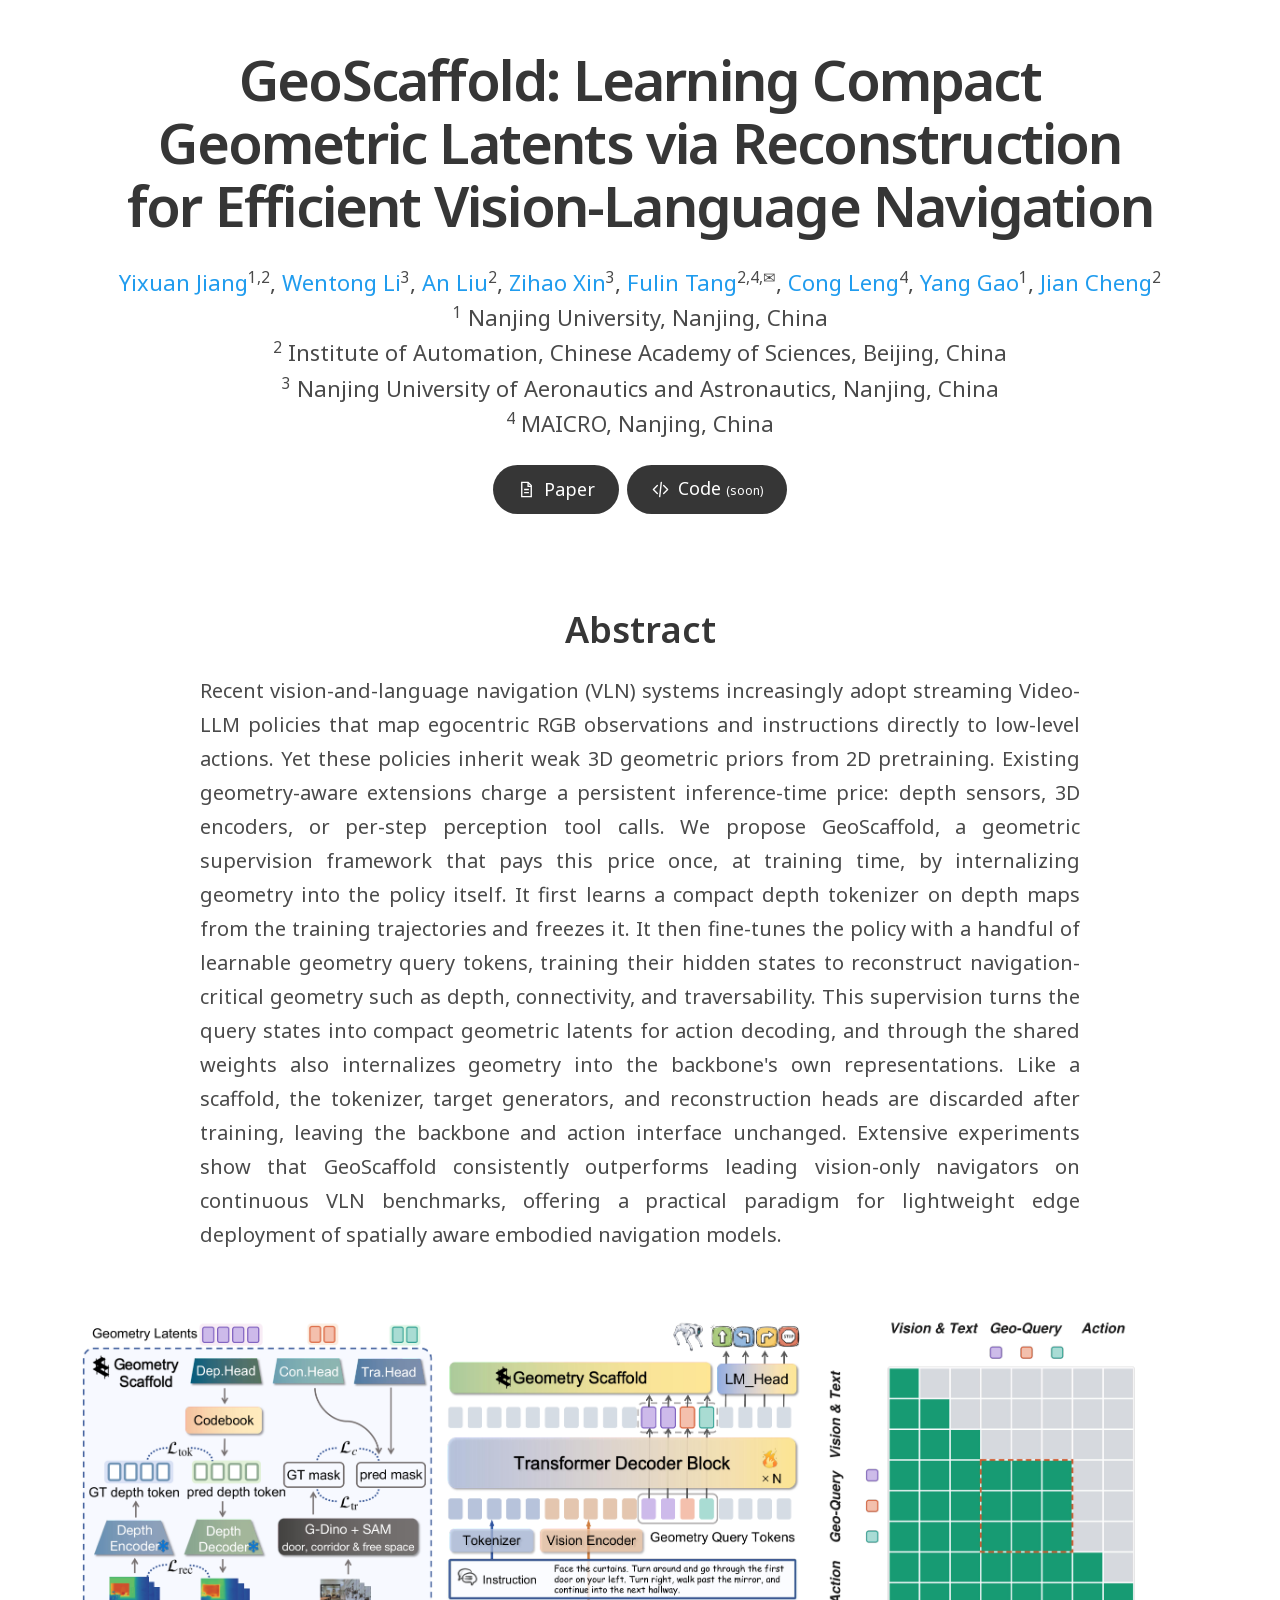
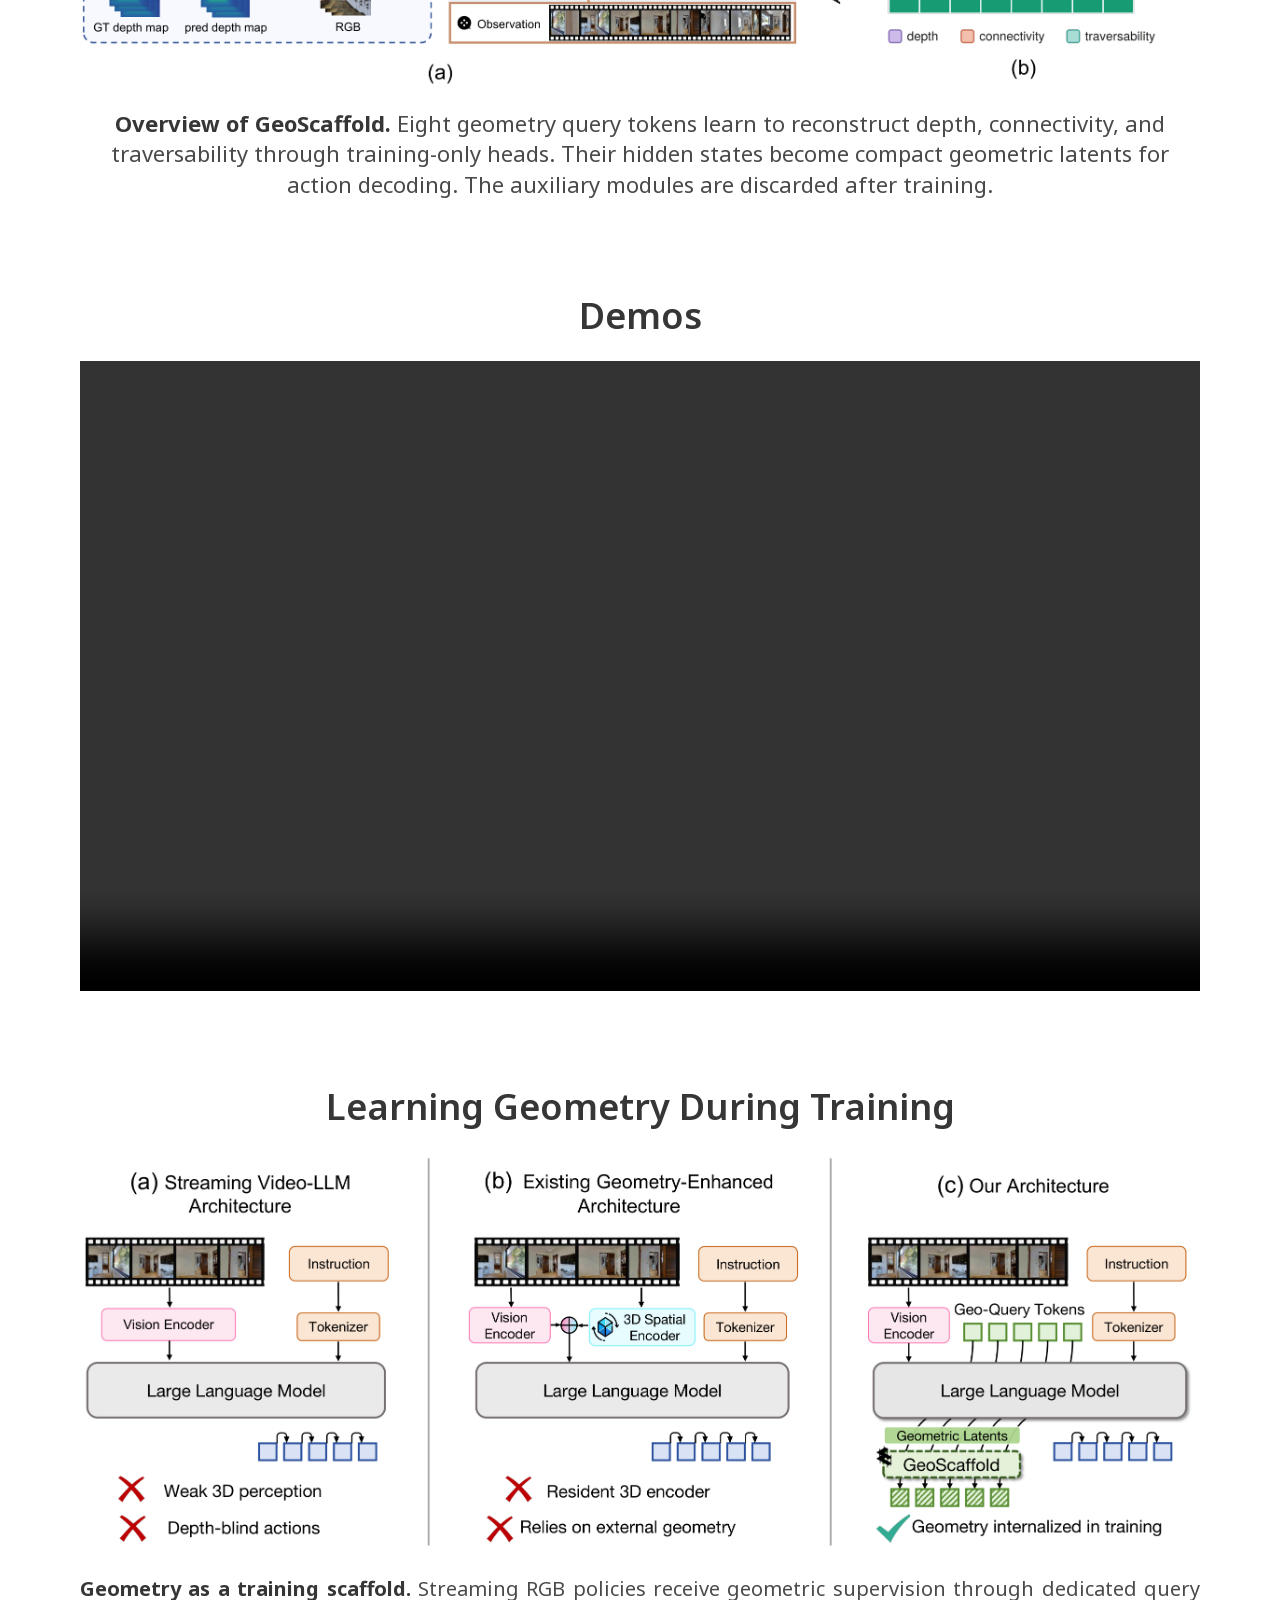
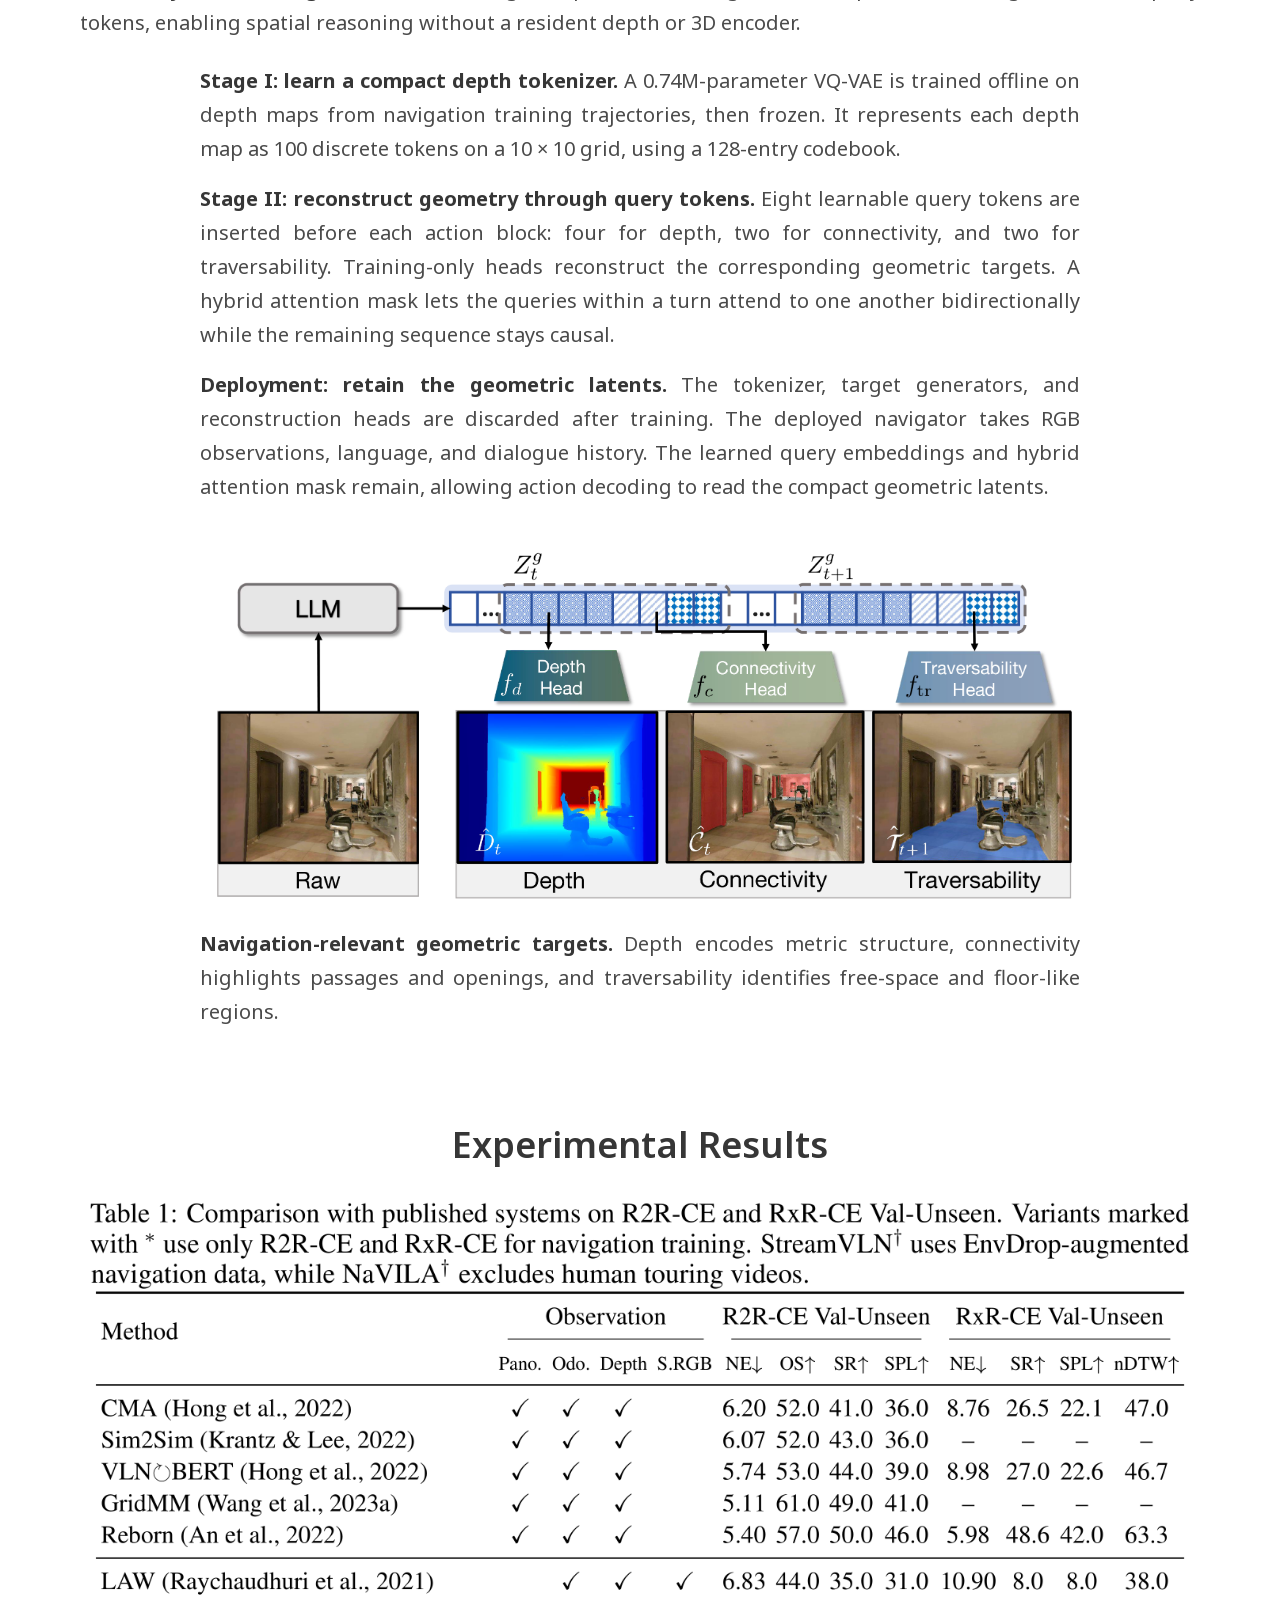
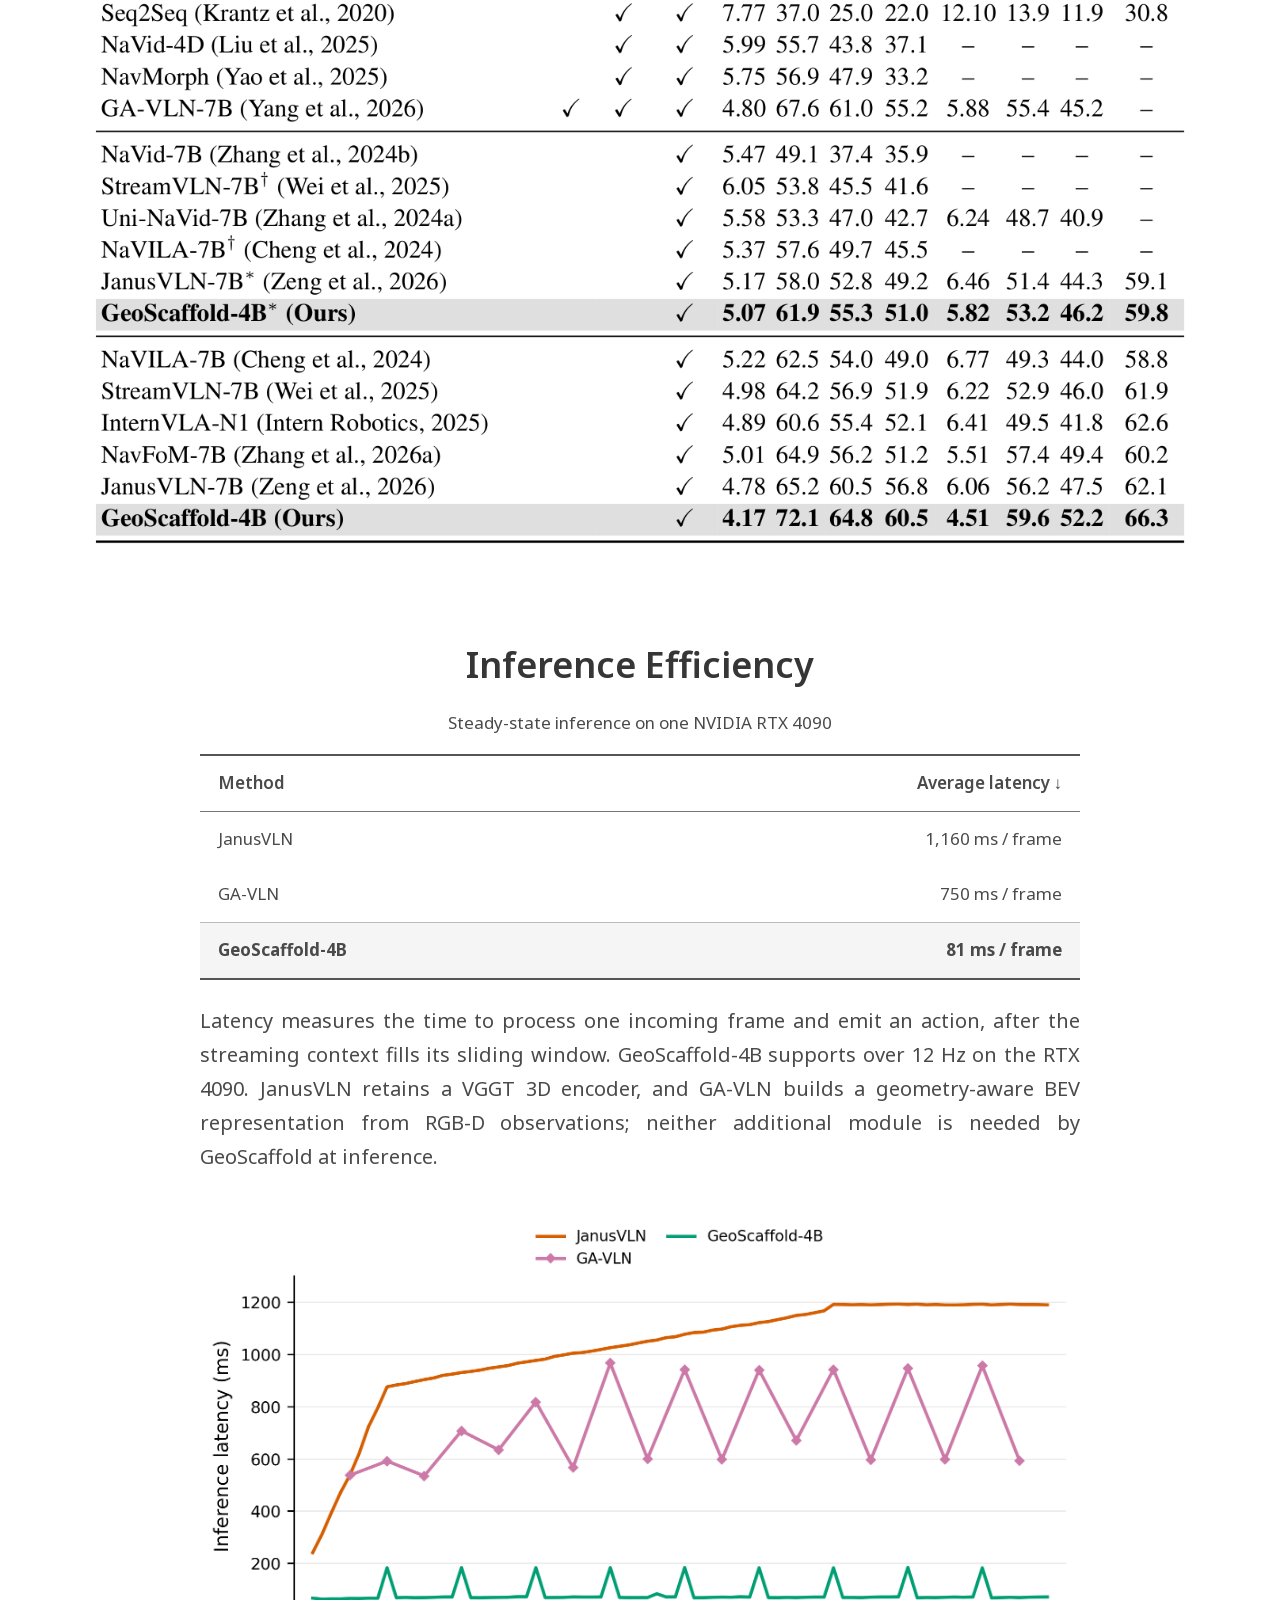
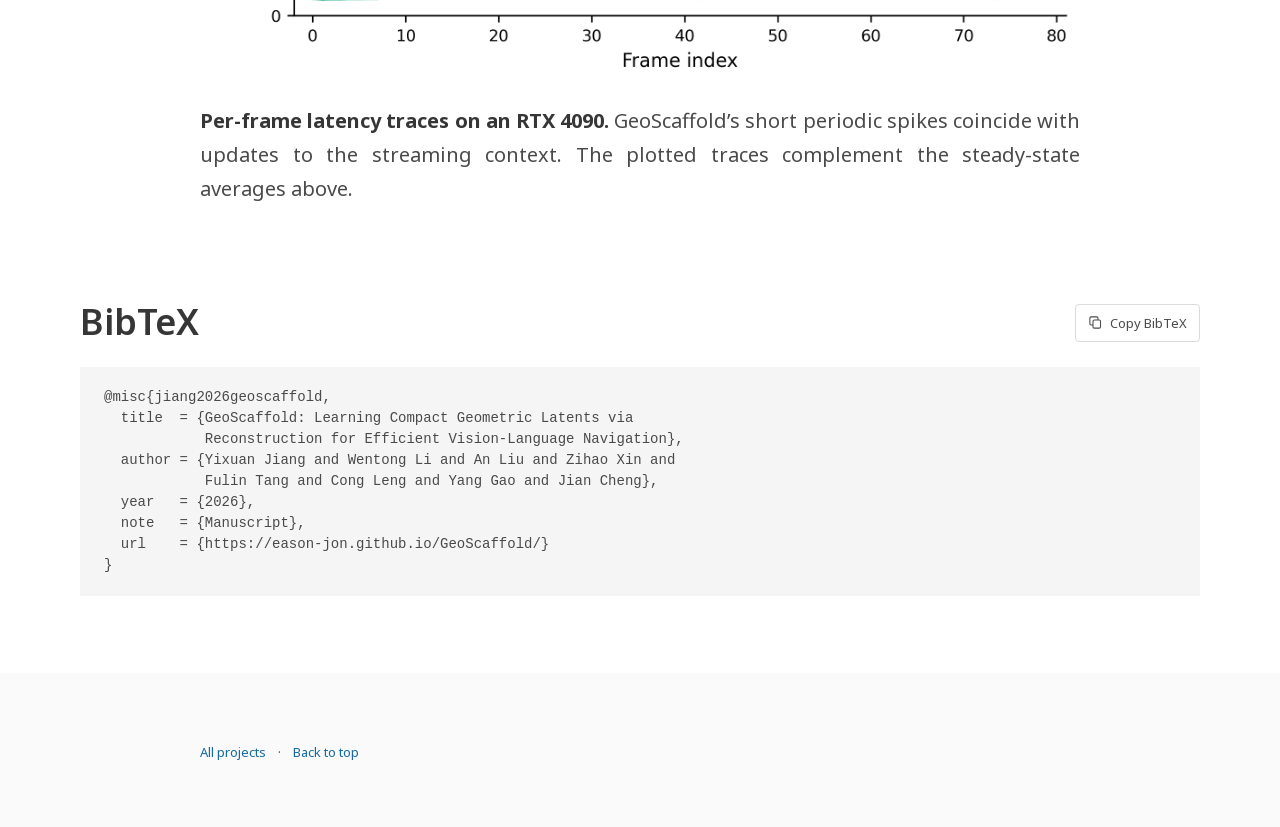
==== GeoScaffold/index.html @ 1ca8494c "Publish GeoScaffold project page" ====
<!doctype html>
<html lang="en">
<head>
  <meta charset="utf-8">
  <meta name="viewport" content="width=device-width, initial-scale=1">
  <title>GeoScaffold: Learning Compact Geometric Latents via Reconstruction for Efficient Vision-Language Navigation</title>
  <meta name="description" content="GeoScaffold learns compact geometric latents through training-time reconstruction of depth, connectivity, and traversability for efficient RGB-only vision-language navigation.">
  <meta property="og:title" content="GeoScaffold: Learning Compact Geometric Latents via Reconstruction for Efficient Vision-Language Navigation">
  <meta property="og:description" content="Training-time geometric supervision for streaming vision-language navigation. RGB and language at deployment, with no resident depth tokenizer, 3D encoder, or reconstruction heads.">
  <meta property="og:type" content="website">
  <meta property="og:url" content="https://eason-jon.github.io/GeoScaffold/">
  <meta property="og:image" content="https://eason-jon.github.io/GeoScaffold/static/images/paper/paradigms.png">
  <meta property="og:image:alt" content="Comparison of streaming Video-LLM, geometry-enhanced, and GeoScaffold navigation architectures.">
  <meta name="twitter:card" content="summary_large_image">
  <meta name="citation_title" content="GeoScaffold: Learning Compact Geometric Latents via Reconstruction for Efficient Vision-Language Navigation">
  <meta name="citation_author" content="Yixuan Jiang">
  <meta name="citation_author" content="Wentong Li">
  <meta name="citation_author" content="An Liu">
  <meta name="citation_author" content="Zihao Xin">
  <meta name="citation_author" content="Fulin Tang">
  <meta name="citation_author" content="Cong Leng">
  <meta name="citation_author" content="Yang Gao">
  <meta name="citation_author" content="Jian Cheng">
  <meta name="citation_pdf_url" content="https://eason-jon.github.io/GeoScaffold/static/papers/GeoScaffold.pdf">
  <link rel="canonical" href="https://eason-jon.github.io/GeoScaffold/">
  <link rel="icon" href="./static/images/favicon.svg" type="image/svg+xml">
  <link rel="preload" href="./static/fonts/noto-sans-latin.woff2" as="font" type="font/woff2" crossorigin>
  <link rel="stylesheet" href="./static/css/index.css">
  <script src="./static/js/index.js" defer></script>
</head>
<body class="paper-page">
  <a class="skip-link" href="#main">Skip to content</a>
  <main id="main">
    <!-- Title and author order: paper/main.tex and paper/author_list/authors.tex. -->
    <section class="publication-header shell" id="top" aria-labelledby="project-title">
      <h1 class="publication-title" id="project-title">GeoScaffold: Learning Compact Geometric Latents via Reconstruction for Efficient Vision-Language Navigation</h1>
      <div class="publication-authors" aria-label="Authors">
        <span class="author-block"><span class="author-name">Yixuan Jiang</span><sup>1,2</sup>,</span>
        <span class="author-block"><span class="author-name">Wentong Li</span><sup>3</sup>,</span>
        <span class="author-block"><span class="author-name">An Liu</span><sup>2</sup>,</span>
        <span class="author-block"><span class="author-name">Zihao Xin</span><sup>3</sup>,</span>
        <span class="author-block"><span class="author-name">Fulin Tang</span><sup>2,4,✉</sup>,</span>
        <span class="author-block"><span class="author-name">Cong Leng</span><sup>4</sup>,</span>
        <span class="author-block"><span class="author-name">Yang Gao</span><sup>1</sup>,</span>
        <span class="author-block"><span class="author-name">Jian Cheng</span><sup>2</sup></span>
      </div>
      <div class="publication-affiliations">
        <span><sup>1</sup> Nanjing University, Nanjing, China</span>
        <span><sup>2</sup> Institute of Automation, Chinese Academy of Sciences, Beijing, China</span>
        <span><sup>3</sup> Nanjing University of Aeronautics and Astronautics, Nanjing, China</span>
        <span><sup>4</sup> MAICRO, Nanjing, China</span>
      </div>
      <div class="publication-links" aria-label="Project resources">
        <a class="resource-button" href="./static/papers/GeoScaffold.pdf" target="_blank" rel="noopener">
          <svg viewBox="0 0 24 24" fill="none" stroke="currentColor" stroke-width="1.7" aria-hidden="true"><path d="M7 3h7l4 4v14H6V3h1Z"/><path d="M14 3v5h4M9 12h6M9 16h6"/></svg>
          <span>Paper</span>
        </a>
        <!-- Add the official code repository URL when available. -->
        <button class="resource-button" type="button" disabled aria-label="Code — coming soon" title="Code repository coming soon">
          <svg viewBox="0 0 24 24" fill="none" stroke="currentColor" stroke-width="1.7" aria-hidden="true"><path stroke-linecap="round" stroke-linejoin="round" d="m8 7-5 5 5 5m8-10 5 5-5 5m-3-14-2 18"/></svg>
          <span>Code <small>(soon)</small></span>
        </button>
      </div>
    </section>

    <!-- Abstract transcribed from the supplied manuscript. -->
    <section class="section abstract-section" id="abstract" aria-labelledby="abstract-title">
      <div class="reading-width">
        <h2 id="abstract-title">Abstract</h2>
        <div class="abstract-content"><p>Recent vision-and-language navigation (VLN) systems increasingly adopt streaming Video-LLM policies that map egocentric RGB observations and instructions directly to low-level actions. Yet these policies inherit weak 3D geometric priors from 2D pretraining. Existing geometry-aware extensions charge a persistent inference-time price: depth sensors, 3D encoders, or per-step perception tool calls. We propose GeoScaffold, a geometric supervision framework that pays this price once, at training time, by internalizing geometry into the policy itself. It first learns a compact depth tokenizer on depth maps from the training trajectories and freezes it. It then fine-tunes the policy with a handful of learnable geometry query tokens, training their hidden states to reconstruct navigation-critical geometry such as depth, connectivity, and traversability. This supervision turns the query states into compact geometric latents for action decoding, and through the shared weights also internalizes geometry into the backbone&#x27;s own representations. Like a scaffold, the tokenizer, target generators, and reconstruction heads are discarded after training, leaving the backbone and action interface unchanged. Extensive experiments show that GeoScaffold consistently outperforms leading vision-only navigators on continuous VLN benchmarks, offering a practical paradigm for lightweight edge deployment of spatially aware embodied navigation models.</p></div>
      </div>
    </section>

    <div class="teaser shell" id="overview">
      <figure class="paper-figure ">
          <a class="figure-link" href="./static/images/paper/framework.png" target="_blank" rel="noopener" title="Open full-resolution figure">
            <img src="./static/images/paper/framework.png" alt="GeoScaffold training framework with depth, connectivity, and traversability reconstruction heads, plus the hybrid attention mask." width="2401" height="830" loading="lazy" decoding="async">
          </a>
          <figcaption><strong>Overview of GeoScaffold.</strong> Eight geometry query tokens learn to reconstruct depth, connectivity, and traversability through training-only heads. Their hidden states become compact geometric latents for action decoding. The auxiliary modules are discarded after training.</figcaption>
        </figure>
    </div>

    <section class="section" id="demos" aria-labelledby="demos-title">
      <div class="shell">
        <h2 id="demos-title">Demos</h2>
        <video class="demo-video" controls playsinline preload="metadata" width="1280" height="720" aria-label="GeoScaffold demo video">
          <source src="./static/videos/demo.mp4" type="video/mp4">
          <p>Your browser does not support embedded video. <a href="./static/videos/demo.mp4">Download the demo video</a>.</p>
        </video>
      </div>
    </section>

    <section class="section" id="method" aria-labelledby="method-title">
      <div class="shell">
        <h2 id="method-title">Learning Geometry During Training</h2>
        <figure class="paper-figure ">
          <a class="figure-link" href="./static/images/paper/paradigms.png" target="_blank" rel="noopener" title="Open full-resolution figure">
            <img src="./static/images/paper/paradigms.png" alt="Three navigation paradigms: direct RGB streaming Video-LLM, a policy with a resident spatial encoder, and GeoScaffold with training-only geometry supervision." width="2401" height="860" loading="lazy" decoding="async">
          </a>
          <figcaption><strong>Geometry as a training scaffold.</strong> Streaming RGB policies receive geometric supervision through dedicated query tokens, enabling spatial reasoning without a resident depth or 3D encoder.</figcaption>
        </figure>
        <div class="method-description figure-description">
          <p><strong>Stage I: learn a compact depth tokenizer.</strong> A 0.74M-parameter VQ-VAE is trained offline on depth maps from navigation training trajectories, then frozen. It represents each depth map as 100 discrete tokens on a 10 × 10 grid, using a 128-entry codebook.</p>
          <p><strong>Stage II: reconstruct geometry through query tokens.</strong> Eight learnable query tokens are inserted before each action block: four for depth, two for connectivity, and two for traversability. Training-only heads reconstruct the corresponding geometric targets. A hybrid attention mask lets the queries within a turn attend to one another bidirectionally while the remaining sequence stays causal.</p>
          <p><strong>Deployment: retain the geometric latents.</strong> The tokenizer, target generators, and reconstruction heads are discarded after training. The deployed navigator takes RGB observations, language, and dialogue history. The learned query embeddings and hybrid attention mask remain, allowing action decoding to read the compact geometric latents.</p>
        </div>
        <figure class="paper-figure secondary-figure geometry-targets">
          <a class="figure-link" href="./static/images/paper/geometric-targets.png" target="_blank" rel="noopener" title="Open full-resolution figure">
            <img src="./static/images/paper/geometric-targets.png" alt="An RGB observation with reconstructed depth, connectivity, and traversability targets decoded from query-token hidden states." width="2401" height="1001" loading="lazy" decoding="async">
          </a>
          <figcaption><strong>Navigation-relevant geometric targets.</strong> Depth encodes metric structure, connectivity highlights passages and openings, and traversability identifies free-space and floor-like regions.</figcaption>
        </figure>
      </div>
    </section>

    <!-- Original Table 1 rendered directly from manuscript page 7. -->
    <section class="section" id="results" aria-labelledby="results-title">
      <div class="shell">
        <h2 id="results-title">Experimental Results</h2>
        <figure class="paper-figure">
          <a class="figure-link" href="./static/images/paper/experimental-results-table.png" target="_blank" rel="noopener" title="Open original table at full resolution">
            <img src="./static/images/paper/experimental-results-table.png" alt="Original Table 1 from the GeoScaffold manuscript, including its caption, all compared methods, observation requirements, and R2R-CE and RxR-CE Val-Unseen metrics." width="2828" height="2422" loading="lazy" decoding="async">
          </a>
        </figure>
      </div>
    </section>

    <section class="section" id="efficiency" aria-labelledby="efficiency-title">
      <div class="reading-width">
        <h2 id="efficiency-title">Inference Efficiency</h2>
        <div class="results-table-wrap" role="region" aria-label="Inference latency comparison" tabindex="0">
          <table class="results-table latency-table">
            <caption>Steady-state inference on one NVIDIA RTX 4090</caption>
            <thead><tr><th scope="col">Method</th><th scope="col">Average latency ↓</th></tr></thead>
            <tbody><tr><th scope="row">JanusVLN</th><td>1,160 ms / frame</td></tr><tr><th scope="row">GA-VLN</th><td>750 ms / frame</td></tr><tr class="ours"><th scope="row">GeoScaffold-4B</th><td>81 ms / frame</td></tr></tbody>
          </table>
        </div>
        <div class="results-notes"><p>Latency measures the time to process one incoming frame and emit an action, after the streaming context fills its sliding window. GeoScaffold-4B supports over 12 Hz on the RTX 4090. JanusVLN retains a VGGT 3D encoder, and GA-VLN builds a geometry-aware BEV representation from RGB-D observations; neither additional module is needed by GeoScaffold at inference.</p></div>
        <figure class="paper-figure secondary-figure">
          <a class="figure-link" href="./static/images/paper/latency_comparison_iclr_no8b.png" target="_blank" rel="noopener" title="Open full-resolution figure">
            <img src="./static/images/paper/latency_comparison_iclr_no8b.png" alt="Per-frame latency over 80 frames on an RTX 4090 for GeoScaffold-4B, JanusVLN, and GA-VLN. GeoScaffold stays below 100 milliseconds except for periodic history-refresh spikes." width="1948" height="1051" loading="lazy" decoding="async">
          </a>
          <figcaption><strong>Per-frame latency traces on an RTX 4090.</strong> GeoScaffold’s short periodic spikes coincide with updates to the streaming context. The plotted traces complement the steady-state averages above.</figcaption>
        </figure>
      </div>
    </section>

    <section class="section citation-section" id="bibtex" aria-labelledby="citation-title">
      <div class="shell">
        <div class="citation-heading"><h2 id="citation-title">BibTeX</h2><button class="copy-button" type="button" data-copy-citation hidden><svg viewBox="0 0 24 24" fill="none" stroke="currentColor" stroke-width="1.7" aria-hidden="true"><rect x="8" y="8" width="12" height="13" rx="2"/><path d="M16 8V5a2 2 0 0 0-2-2H5a2 2 0 0 0-2 2v9a2 2 0 0 0 2 2h3"/></svg><span>Copy BibTeX</span></button></div>
        <pre class="bibtex-code" tabindex="0" aria-label="BibTeX citation"><code id="citation-text">@misc{jiang2026geoscaffold,
  title  = {GeoScaffold: Learning Compact Geometric Latents via
            Reconstruction for Efficient Vision-Language Navigation},
  author = {Yixuan Jiang and Wentong Li and An Liu and Zihao Xin and
            Fulin Tang and Cong Leng and Yang Gao and Jian Cheng},
  year   = {2026},
  note   = {Manuscript},
  url    = {https://eason-jon.github.io/GeoScaffold/}
}</code></pre>
        <p class="copy-feedback" role="status" aria-live="polite" data-copy-feedback></p>
      </div>
    </section>
  </main>
  <footer class="paper-footer">
    <div class="reading-width">
      <p class="footer-links"><a href="../">All projects</a><span aria-hidden="true">·</span><a href="#top">Back to top</a></p>
    </div>
  </footer>
</body>
</html>
---- GeoScaffold/static/css/index.css ----
/* Academic project page styling, visually inspired by AgentVLN. */
@font-face {
  font-family: "Noto Sans";
  font-style: normal;
  font-weight: 400 700;
  font-display: swap;
  src: url("../fonts/noto-sans-latin.woff2") format("woff2");
}
:root {
  --ink: #363636;
  --body: #4a4a4a;
  --muted: #707070;
  --accent: #209cee;
  --accent-deep: #156ba5;
  --paper: #fff;
  --wash: #f5f5f5;
  --line: #dbdbdb;
  --sans: "Noto Sans", Arial, Helvetica, sans-serif;
}
*, *::before, *::after { box-sizing: border-box; }
html { scroll-behavior: smooth; scroll-padding-top: 24px; }
body { margin: 0; background: var(--paper); color: var(--body); font-family: var(--sans); font-size: 16px; line-height: 1.5; -webkit-font-smoothing: antialiased; }
body.paper-page { font-size: 20px; line-height: 1.7; }
button, input { font: inherit; }
button, a { -webkit-tap-highlight-color: transparent; touch-action: manipulation; }
button { cursor: pointer; }
button:disabled { cursor: not-allowed; }
a { color: var(--accent-deep); text-decoration: none; }
a:hover { text-decoration: underline; }
img, svg { max-width: 100%; }
img { display: block; height: auto; }
figure, p, h1, h2, h3 { margin: 0; }
strong { color: var(--ink); font-weight: 700; }
button, a { transition: color .15s ease, background-color .15s ease, border-color .15s ease; }
:focus-visible { outline: 3px solid var(--accent-deep); outline-offset: 4px; }
::selection { background: #dceeff; color: #26394a; }
[hidden] { display: none !important; }
.shell { width: min(1120px, calc(100% - 48px)); margin-inline: auto; }
.reading-width { width: min(880px, calc(100% - 48px)); margin-inline: auto; }
.skip-link { position: fixed; left: 16px; top: -100px; z-index: 30; padding: 10px 20px; background: var(--ink); color: white; }
.skip-link:focus { top: 12px; }
.sr-only { position: absolute; width: 1px; height: 1px; padding: 0; margin: -1px; overflow: hidden; clip-path: inset(50%); white-space: nowrap; border: 0; }

/* Title, authors, and publication links. */
.publication-header { padding-top: 48px; padding-bottom: 48px; text-align: center; }
.publication-title { color: var(--ink); font-size: 56px; font-weight: 600; line-height: 1.125; letter-spacing: -1.8px; margin-bottom: 28px; overflow-wrap: break-word; text-wrap: balance; }
.publication-venue { margin: -4px 0 20px; font-size: 20px; font-weight: 600; }
.publication-authors, .publication-affiliations, .author-notes { font-size: 22px; line-height: 1.6; }
.author-block { display: inline-block; }
.publication-authors a, .author-name { color: var(--accent); }
.publication-authors a:hover { text-decoration: underline; }
sup { font-size: .7em; vertical-align: super; line-height: 0; }
.publication-affiliations span { display: block; }
.author-notes { display: flex; flex-wrap: wrap; justify-content: center; column-gap: 15px; margin-top: 4px; }
.publication-links { display: flex; flex-wrap: wrap; justify-content: center; gap: 8px; margin-top: 24px; }
.resource-button { display: inline-flex; align-items: center; justify-content: center; gap: 8px; min-height: 46px; padding: 9px 23px; background: #363636; color: white; border: 1px solid transparent; border-radius: 999px; font-size: 18px; line-height: 26px; text-decoration: none; }
.resource-button svg { width: 19px; height: 19px; }
.resource-button:disabled { opacity: 1; }
.resource-button:not(:disabled):hover { background: #262626; color: white; text-decoration: none; }

/* White, centered paper sections with a narrower reading column. */
.section { padding-block: 48px; }
h2 { color: var(--ink); font-size: 36px; font-weight: 600; line-height: 1.125; }
.paper-page .section h2 { text-align: center; margin-bottom: 24px; }
h3 { color: var(--ink); font-size: 18px; font-weight: 600; line-height: 1.5; }
.abstract-content, .method-description, .results-notes { text-align: justify; }
.abstract-content p + p, .method-description p + p, .results-notes p + p { margin-top: 16px; }
.teaser { padding-bottom: 48px; }
.teaser img, .method-figure img { width: 100%; }
figcaption { margin-top: 20px; }
.teaser figcaption { text-align: center; font-size: 22px; line-height: 1.4; }
.method-figure figcaption { text-align: justify; }
.method-description { margin-top: 24px; }
.section-subtitle { font-size: 23px; line-height: 1.4; text-align: center; margin-bottom: 24px; }
.demo-video { display: block; width: 100%; height: auto; aspect-ratio: 16 / 9; background: #000; }

/* Paper figures retain their original aspect ratios and link to full resolution. */
.paper-figure img { width: 100%; height: auto; }
.figure-link { display: block; cursor: zoom-in; }
.paper-figure figcaption { font-size: 20px; line-height: 1.7; text-align: justify; }
.teaser .paper-figure figcaption { font-size: 22px; line-height: 1.4; text-align: center; }
.figure-description { max-width: 880px; margin: 24px auto 0; text-align: justify; }
.figure-description p + p { margin-top: 16px; }
.secondary-figure { margin: 36px auto 0; max-width: 900px; }
.geometry-targets { max-width: 880px; }
.attention-figure { max-width: 700px; margin-inline: auto; }
.supplementary { border-top: 1px solid var(--line); margin-top: 32px; padding-top: 18px; }
.supplementary summary { color: var(--accent-deep); cursor: pointer; font-weight: 600; }
.supplementary[open] summary { margin-bottom: 24px; }
.supplementary > p { max-width: 768px; margin: 0 auto 24px; }
.resource-button small { font-size: 12px; }

/* Accessible tables transcribed from the manuscript. */
.results-table-wrap { position: relative; overflow-x: auto; }
.results-table { width: 100%; border-collapse: collapse; border-block: 2px solid #555; text-align: right; white-space: nowrap; font-size: 17px; }
.results-table th, .results-table td { padding: 13px 18px; }
.results-table thead { border-bottom: 1px solid #777; }
.results-table th:first-child { text-align: left; }
.results-table thead th { font-weight: 600; }
.results-table tbody th { font-weight: 400; }
.results-table td { font-variant-numeric: tabular-nums; }
.results-table .ours { border-top: 1px solid #bbb; background: #f5f5f5; }
.results-table .ours th, .results-table .ours td { font-weight: 700; }
.results-table caption:not(.sr-only) { padding-bottom: 16px; text-align: center; }
.results-table .table-group th { background: #fafafa; color: var(--muted); font-size: 12px; font-weight: 400; text-align: left; white-space: normal; border-top: 1px solid var(--line); }
.results-table th[scope="colgroup"] { text-align: center; }
.benchmark-table thead tr:last-child th, .backbone-table thead tr:last-child th { text-align: right; }
.table-note { font-size: 13px; margin-top: 14px; }
.results-notes { margin-top: 24px; }

/* Citation and acknowledgements. */
.citation-heading { display: flex; align-items: center; justify-content: space-between; gap: 16px; margin-bottom: 24px; }
.paper-page .citation-heading h2 { text-align: left; margin-bottom: 0; }
.copy-button { display: inline-flex; align-items: center; gap: 7px; min-height: 38px; padding: 7px 12px; border: 1px solid var(--line); border-radius: 4px; background: white; color: var(--body); font-size: 13px; }
.copy-button svg { width: 15px; height: 15px; }
.copy-button:hover { background: var(--wash); border-color: #aaa; }
.bibtex-code { margin: 0; padding: 20px 24px; background: #f5f5f5; color: #4a4a4a; font: 14px/1.5 ui-monospace, SFMono-Regular, Menlo, Consolas, monospace; overflow-x: auto; tab-size: 2; }
.copy-feedback { min-height: 21px; color: var(--muted); font-size: 13px; margin-top: 8px; }
.paper-footer { padding: 48px 0 64px; background: #fafafa; font-size: 15px; }
.footer-links { display: flex; gap: 12px; align-items: center; margin-top: 20px; font-size: 13px; }

/* The repository landing page keeps its separate visual identity. */
body.site-index { --ink: #202b28; --body: #202b28; --muted: #65726c; --accent: #33735d; --accent-deep: #255642; --paper: #fdfdfb; --wash: #f3f5f1; --line: #dfe5de; font-family: -apple-system, BlinkMacSystemFont, "Segoe UI", Helvetica, Arial, sans-serif; line-height: 1.7; }
.site-index .shell { width: min(1120px, calc(100% - 64px)); }
.accent { color: var(--accent); }
.site-header { position: sticky; top: 0; z-index: 20; background: rgb(253 253 251 / 96%); border-bottom: 1px solid var(--line); backdrop-filter: blur(12px); }
.nav-shell { max-width: 1328px; margin: auto; min-height: 73px; padding: 0 40px; display: flex; align-items: center; justify-content: space-between; gap: 24px; }
.brand { display: inline-flex; align-items: center; gap: 10px; color: var(--ink); font-size: 17px; font-weight: 650; text-decoration: none; letter-spacing: -.5px; white-space: nowrap; }
.brand-mark { font-family: Georgia, "Times New Roman", serif; color: var(--accent); font-weight: 700; font-size: 26px; }
.back-link { display: inline-flex; align-items: center; gap: 10px; font-size: 13px; font-weight: 500; text-decoration: none; color: var(--muted); white-space: nowrap; }
.back-link span { font-size: 18px; }
.back-link:hover { color: var(--accent-deep); }
.eyebrow { color: var(--accent); font-size: 10px; font-weight: 650; line-height: 1.5; letter-spacing: 1.9px; text-transform: uppercase; }
.site-index .project-index { min-height: calc(100svh - 160px); max-width: 960px; padding-top: 95px; padding-bottom: 100px; }
.project-index h1 { font-size: clamp(37px, 5.5vw, 62px); letter-spacing: -2.7px; line-height: 1.2; font-weight: 550; margin-top: 17px; }
.index-intro { color: var(--muted); margin-top: 18px; font-size: 15px; }
.project-card { display: block; text-decoration: none; color: var(--ink); border: 1px solid var(--line); border-radius: 12px; overflow: hidden; margin-top: 48px; max-width: 680px; background: white; }
.project-card:hover { border-color: var(--accent); text-decoration: none; }
.project-card-art { background: var(--wash); border-bottom: 1px solid var(--line); }
.project-card-art img { width: 100%; }
.project-card-body { display: flex; justify-content: space-between; align-items: center; padding: 27px 30px; gap: 20px; }
.project-card h2 { margin-top: 8px; font-size: 29px; letter-spacing: -1.3px; font-weight: 550; }
.project-card p { color: var(--muted); margin-top: 8px; font-size: 13px; }
.project-card-arrow { font-size: 29px; color: var(--accent); }
.site-index .site-footer { padding: 33px 0; text-align: center; border-top: 1px solid var(--line); color: var(--muted); font-size: 11px; }
.site-index .site-footer span { margin-inline: 12px; }

@media (max-width: 768px) {
  body.paper-page { font-size: 18px; }
  .publication-title { font-size: 38px; letter-spacing: -1px; }
  .publication-authors, .publication-affiliations, .author-notes { font-size: 18px; }
  .publication-header { padding-top: 40px; padding-bottom: 32px; }
  .resource-button { min-height: 40px; padding: 7px 19px; font-size: 16px; line-height: 24px; }
  .resource-button svg { width: 17px; height: 17px; }
  .section { padding-block: 36px; }
  h2 { font-size: 32px; }
  .teaser { padding-bottom: 32px; }
  .paper-figure figcaption { font-size: 18px; }
  .teaser .paper-figure figcaption { font-size: 20px; }
}
@media (max-width: 480px) {
  body.paper-page { font-size: 17px; }
  .shell, .reading-width { width: calc(100% - 36px); }
  .publication-header { padding-top: 32px; padding-bottom: 28px; }
  .publication-title { font-size: 32px; line-height: 1.18; letter-spacing: -.8px; margin-bottom: 22px; }
  .publication-authors, .publication-affiliations { font-size: 17px; line-height: 1.8; }
  .author-notes { font-size: 14px; column-gap: 12px; margin-top: 8px; }
  .publication-links { margin-top: 20px; }
  .section { padding-block: 32px; }
  h2 { font-size: 28px; }
  .abstract-content, .method-description, .method-figure figcaption, .results-notes, .figure-description, .paper-figure figcaption { text-align: left; }
  .paper-figure figcaption { font-size: 17px; }
  .teaser .paper-figure figcaption { font-size: 18px; }
  .section-subtitle { font-size: 20px; }
  .results-table { font-size: 15px; }
  .results-table th, .results-table td { padding: 12px; }
  .table-note { font-size: 12px; }
  .bibtex-code { padding: 18px; font-size: 12px; }
  .copy-button { font-size: 12px; padding: 7px 9px; }
  .paper-footer { padding-block: 32px 48px; font-size: 14px; }
  .site-index .shell { width: calc(100% - 36px); }
  .nav-shell { min-height: 61px; padding-inline: 18px; }
  .brand { font-size: 15px; gap: 8px; }
  .back-link { font-size: 11px; gap: 6px; }
  .site-index .project-index { padding-top: 57px; padding-bottom: 65px; }
  .project-index h1 { letter-spacing: -1.5px; }
  .project-card { margin-top: 33px; }
  .project-card-body { padding: 20px; }
  .project-card p { font-size: 12px; }
}
@media (prefers-reduced-motion: reduce) {
  html { scroll-behavior: auto; }
  *, *::before, *::after { transition: none !important; animation: none !important; }
}
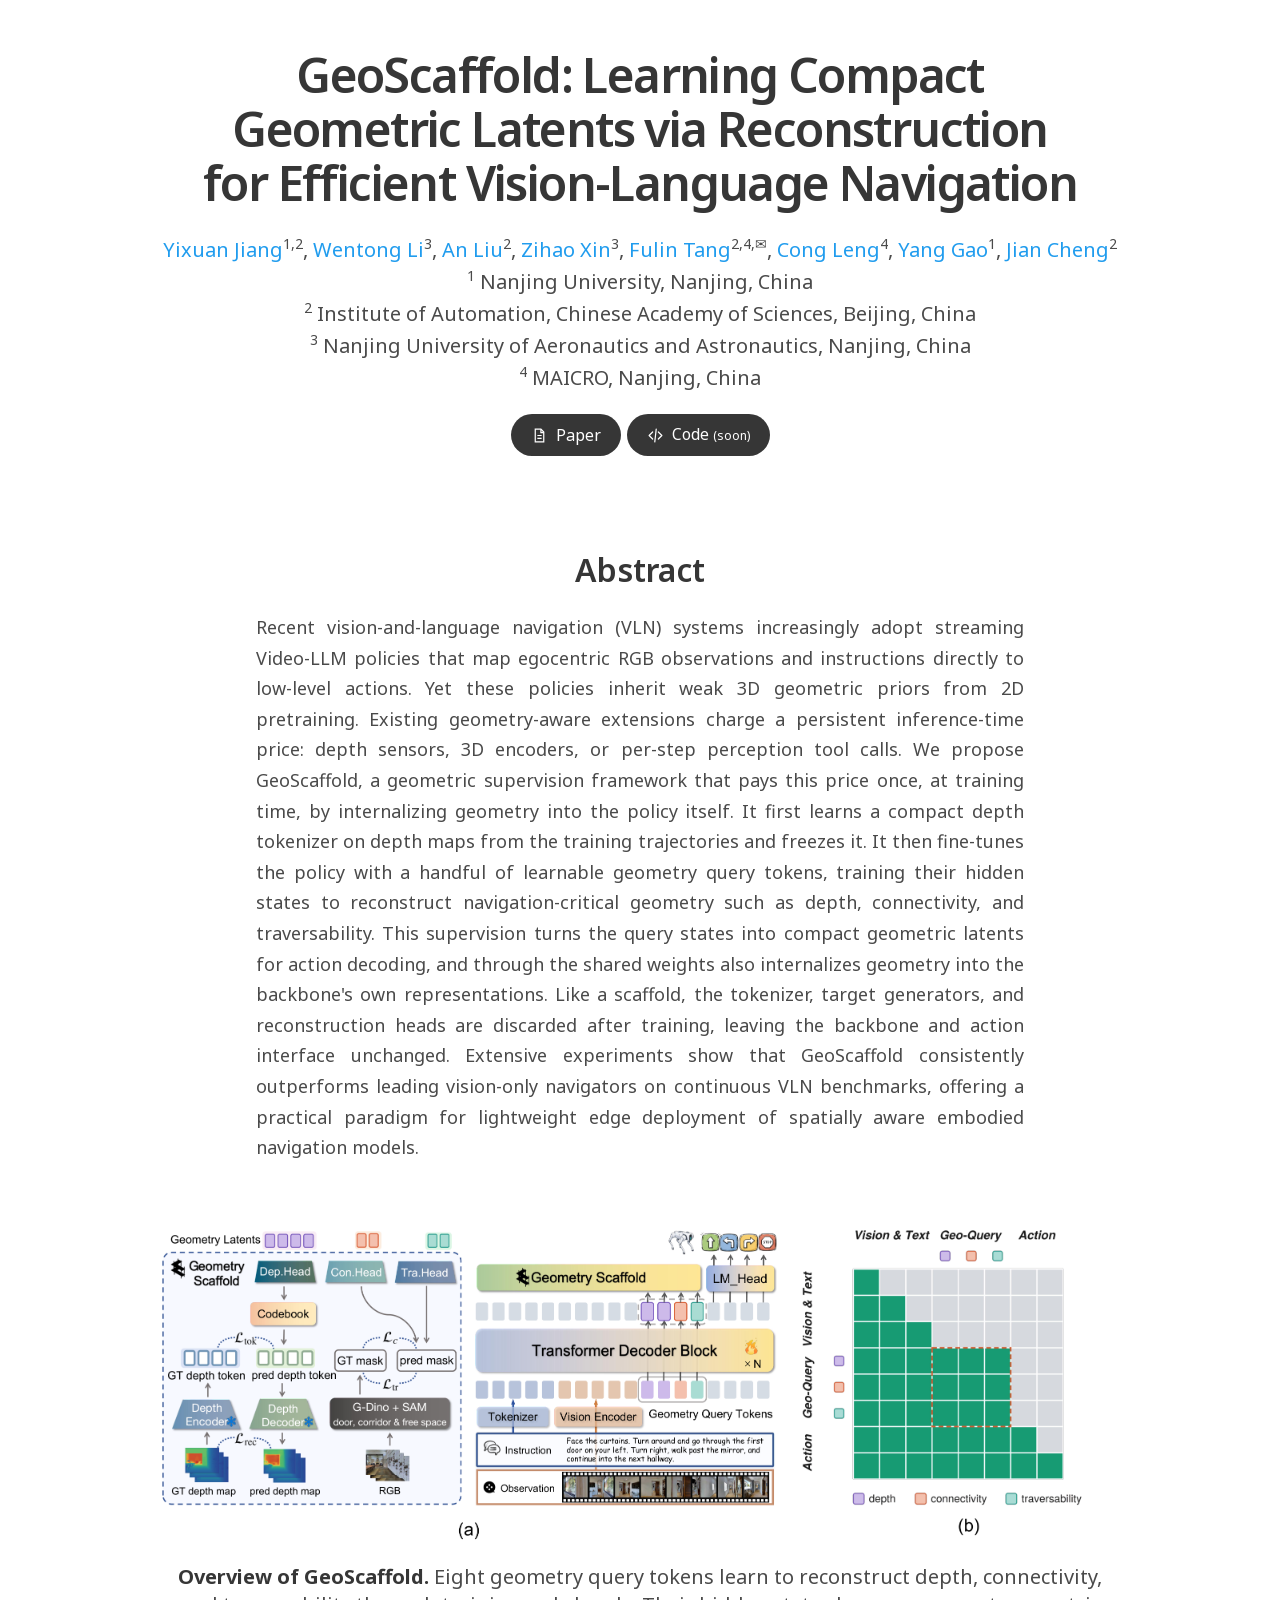
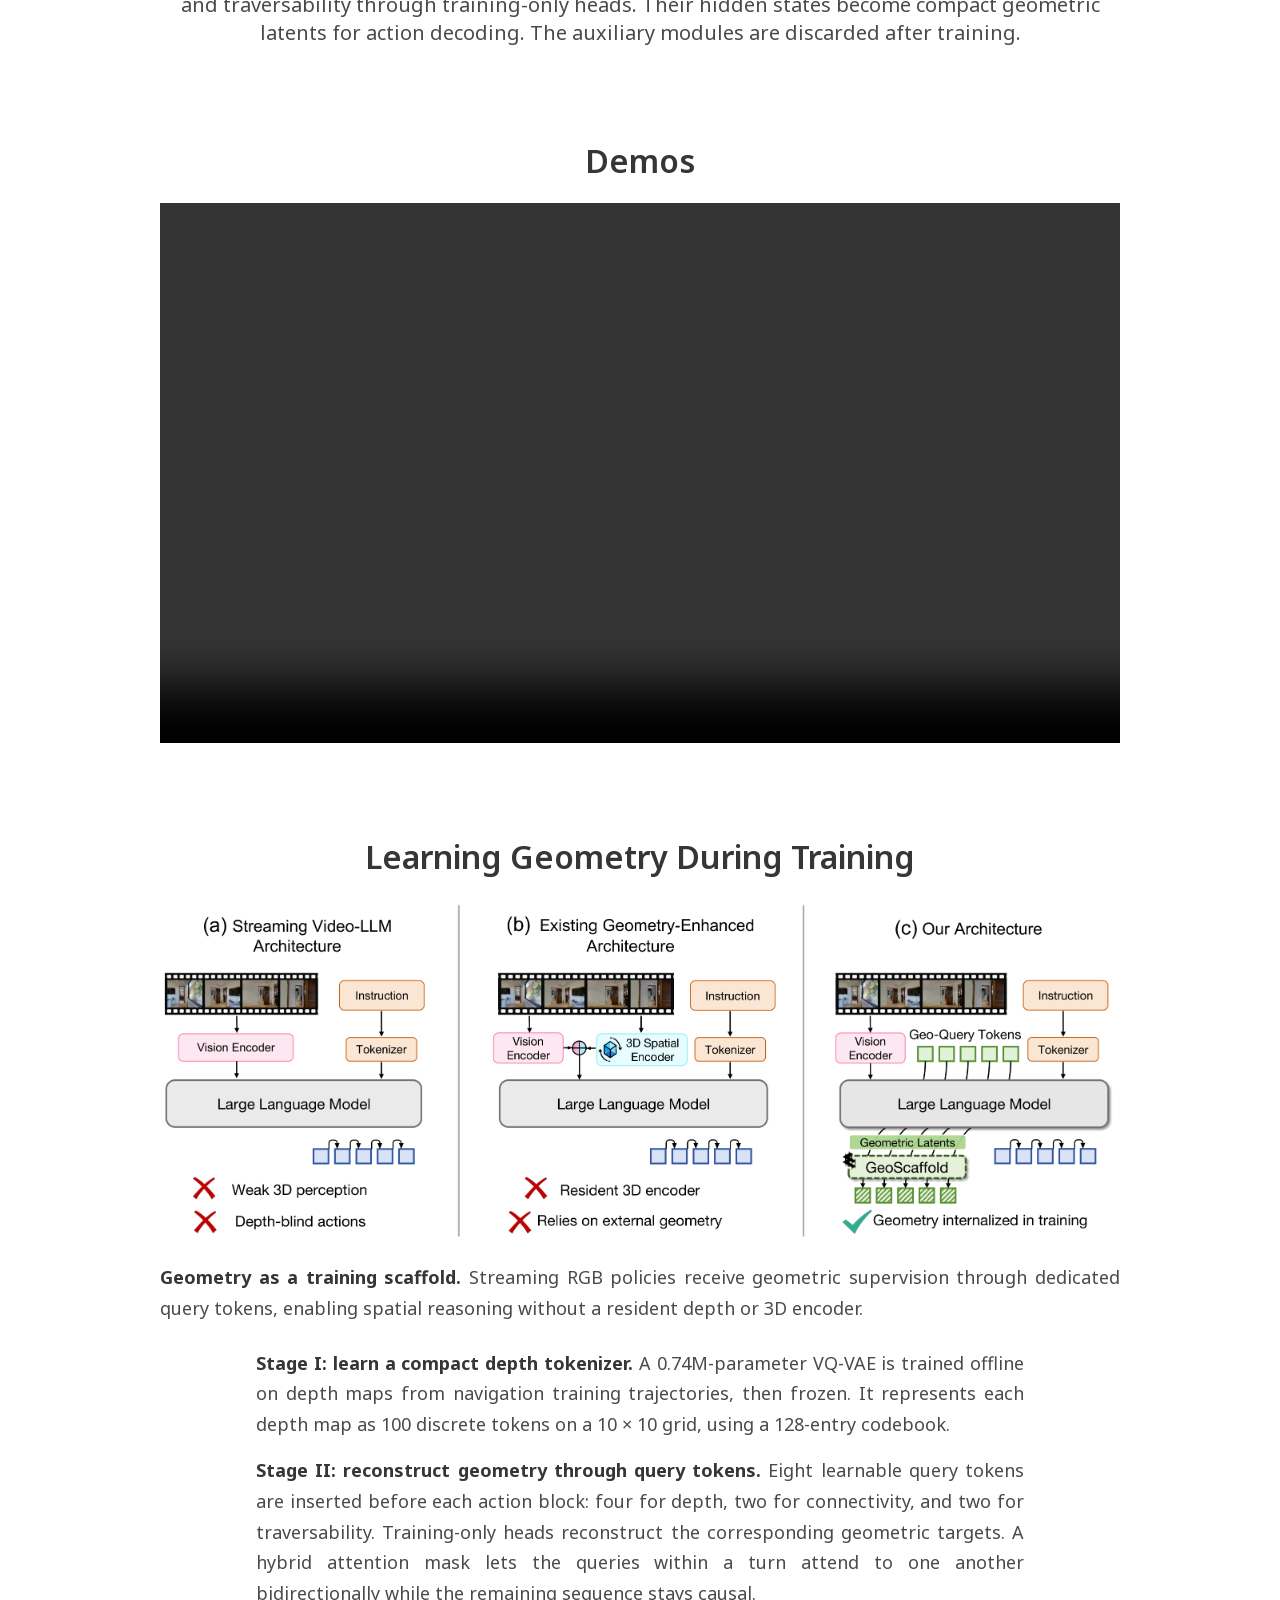
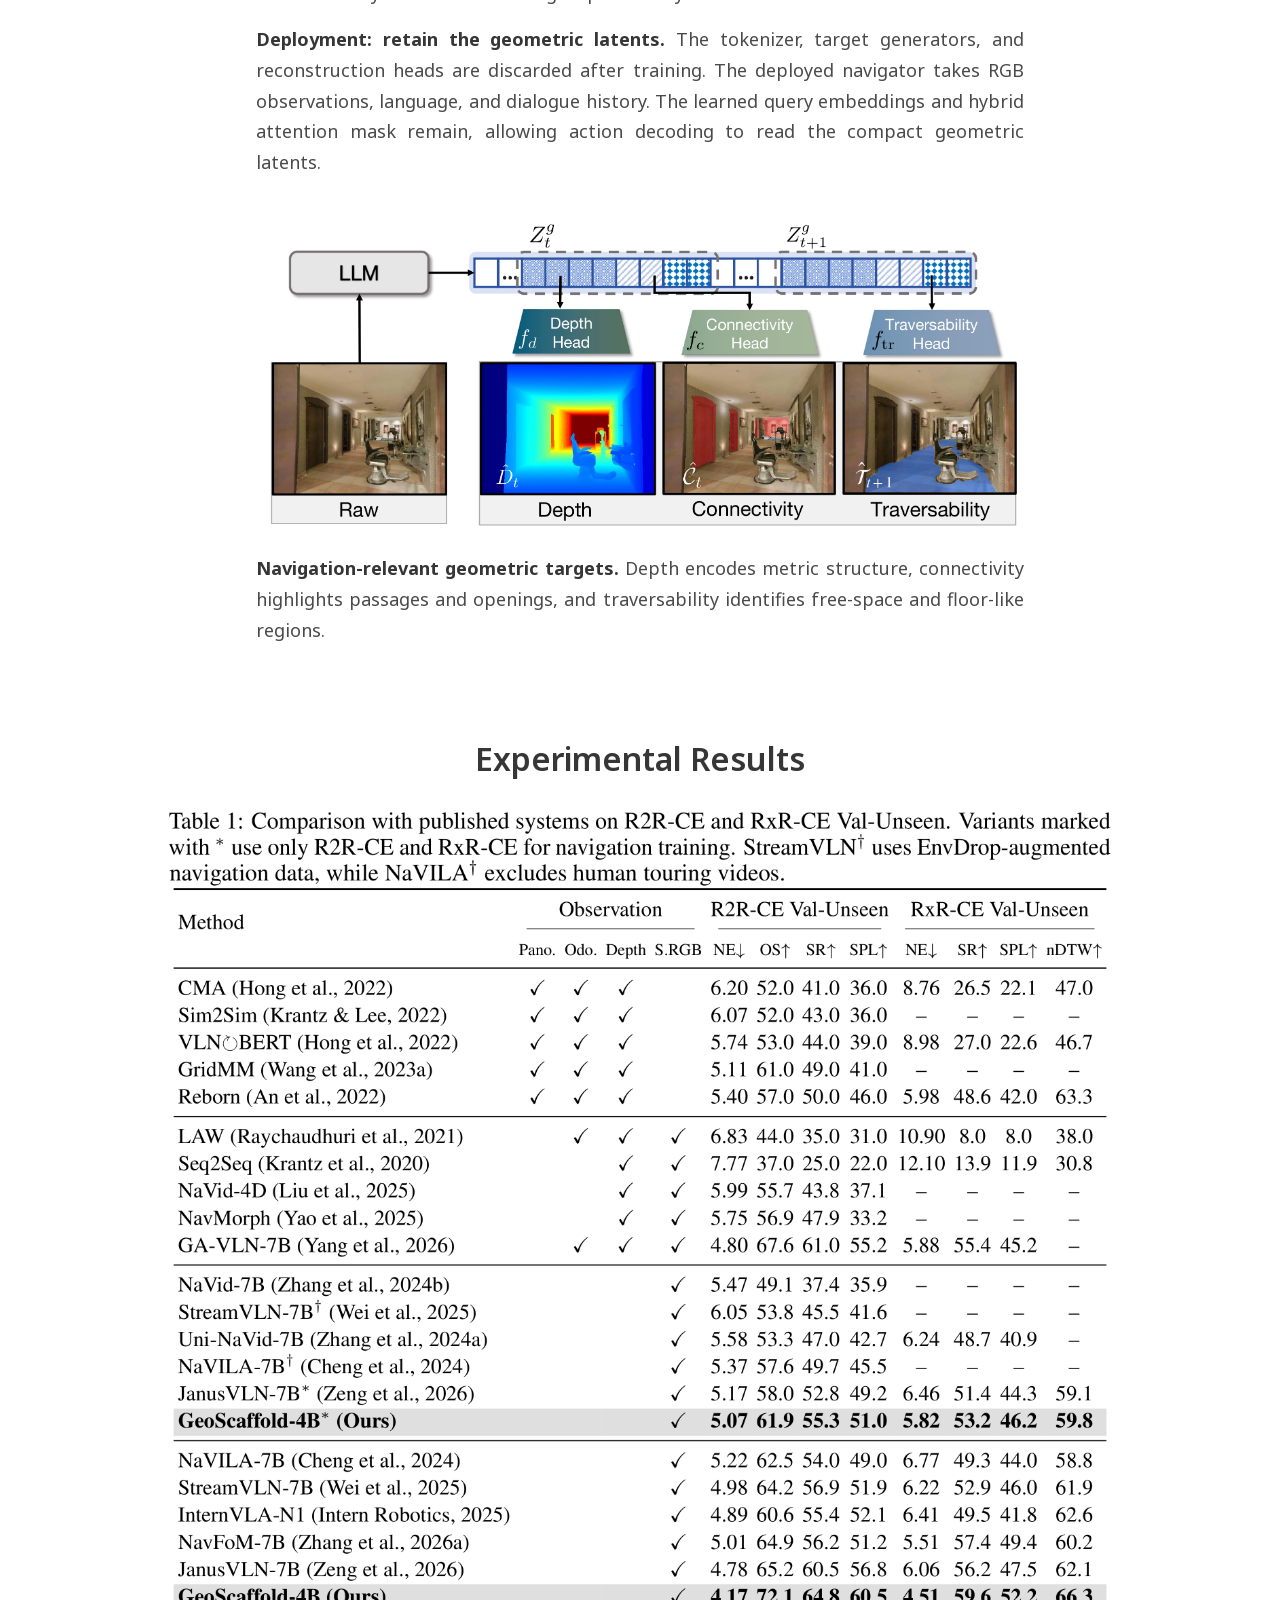
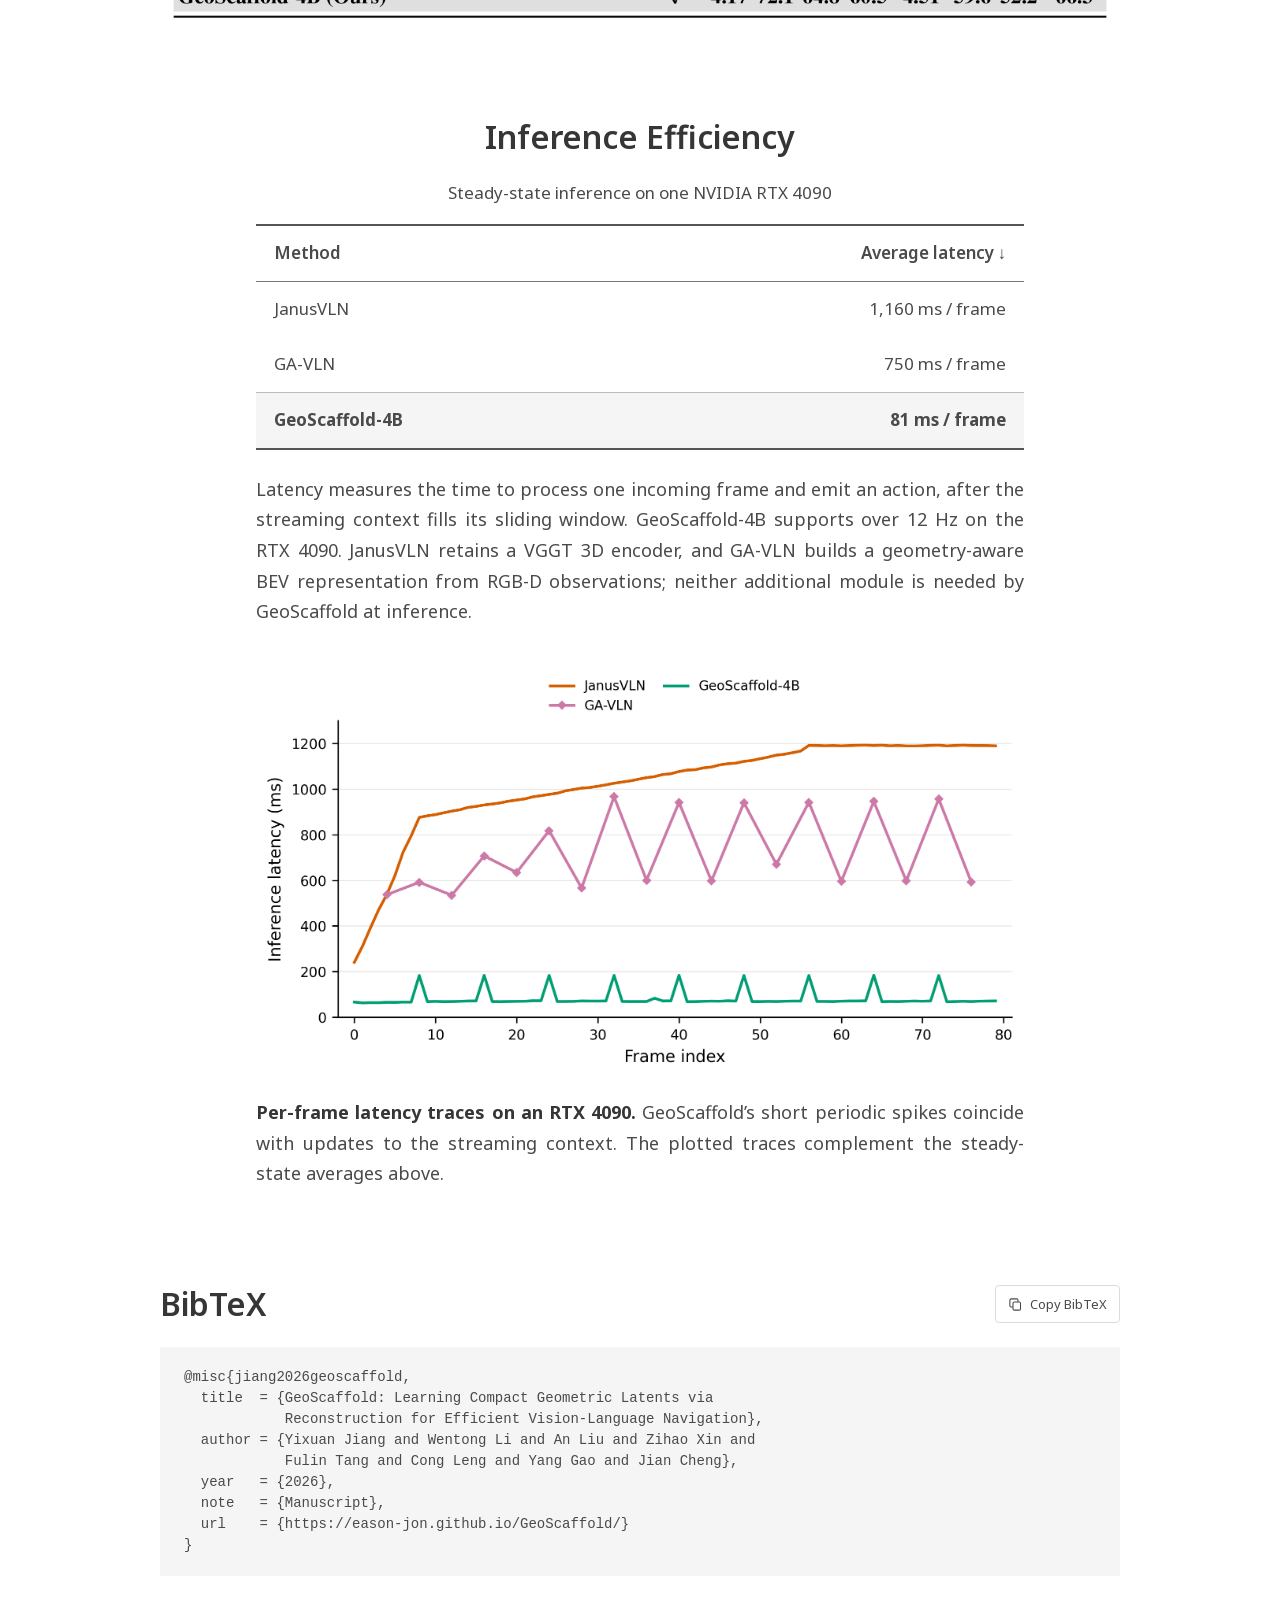
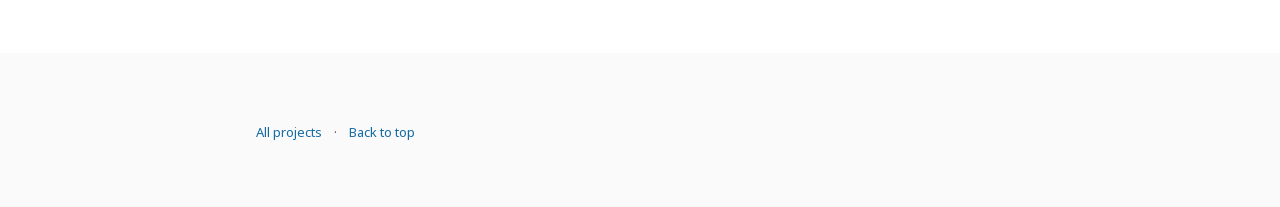
==== commit 93a2a6d1: "Refresh cached stylesheet after typography update" ====
--- a/GeoScaffold/index.html
+++ b/GeoScaffold/index.html
@@ -25,7 +25,7 @@
   <link rel="canonical" href="https://eason-jon.github.io/GeoScaffold/">
   <link rel="icon" href="./static/images/favicon.svg" type="image/svg+xml">
   <link rel="preload" href="./static/fonts/noto-sans-latin.woff2" as="font" type="font/woff2" crossorigin>
-  <link rel="stylesheet" href="./static/css/index.css">
+  <link rel="stylesheet" href="./static/css/index.css?v=353d426">
   <script src="./static/js/index.js" defer></script>
 </head>
 <body class="paper-page">
--- a/GeoScaffold/static/css/index.css
+++ b/GeoScaffold/static/css/index.css
@@ -20,7 +20,7 @@
 *, *::before, *::after { box-sizing: border-box; }
 html { scroll-behavior: smooth; scroll-padding-top: 24px; }
 body { margin: 0; background: var(--paper); color: var(--body); font-family: var(--sans); font-size: 16px; line-height: 1.5; -webkit-font-smoothing: antialiased; }
-body.paper-page { font-size: 20px; line-height: 1.7; }
+body.paper-page { font-size: 18px; line-height: 1.7; }
 button, input { font: inherit; }
 button, a { -webkit-tap-highlight-color: transparent; touch-action: manipulation; }
 button { cursor: pointer; }
@@ -35,32 +35,32 @@
 :focus-visible { outline: 3px solid var(--accent-deep); outline-offset: 4px; }
 ::selection { background: #dceeff; color: #26394a; }
 [hidden] { display: none !important; }
-.shell { width: min(1120px, calc(100% - 48px)); margin-inline: auto; }
-.reading-width { width: min(880px, calc(100% - 48px)); margin-inline: auto; }
+.shell { width: min(960px, calc(100% - 48px)); margin-inline: auto; }
+.reading-width { width: min(768px, calc(100% - 48px)); margin-inline: auto; }
 .skip-link { position: fixed; left: 16px; top: -100px; z-index: 30; padding: 10px 20px; background: var(--ink); color: white; }
 .skip-link:focus { top: 12px; }
 .sr-only { position: absolute; width: 1px; height: 1px; padding: 0; margin: -1px; overflow: hidden; clip-path: inset(50%); white-space: nowrap; border: 0; }
 
 /* Title, authors, and publication links. */
 .publication-header { padding-top: 48px; padding-bottom: 48px; text-align: center; }
-.publication-title { color: var(--ink); font-size: 56px; font-weight: 600; line-height: 1.125; letter-spacing: -1.8px; margin-bottom: 28px; overflow-wrap: break-word; text-wrap: balance; }
+.publication-title { color: var(--ink); font-size: 48px; font-weight: 600; line-height: 1.125; letter-spacing: -1.6px; margin-bottom: 24px; overflow-wrap: break-word; text-wrap: balance; }
 .publication-venue { margin: -4px 0 20px; font-size: 20px; font-weight: 600; }
-.publication-authors, .publication-affiliations, .author-notes { font-size: 22px; line-height: 1.6; }
+.publication-authors, .publication-affiliations, .author-notes { font-size: 20px; line-height: 1.6; }
 .author-block { display: inline-block; }
 .publication-authors a, .author-name { color: var(--accent); }
 .publication-authors a:hover { text-decoration: underline; }
 sup { font-size: .7em; vertical-align: super; line-height: 0; }
 .publication-affiliations span { display: block; }
 .author-notes { display: flex; flex-wrap: wrap; justify-content: center; column-gap: 15px; margin-top: 4px; }
-.publication-links { display: flex; flex-wrap: wrap; justify-content: center; gap: 8px; margin-top: 24px; }
-.resource-button { display: inline-flex; align-items: center; justify-content: center; gap: 8px; min-height: 46px; padding: 9px 23px; background: #363636; color: white; border: 1px solid transparent; border-radius: 999px; font-size: 18px; line-height: 26px; text-decoration: none; }
-.resource-button svg { width: 19px; height: 19px; }
+.publication-links { display: flex; flex-wrap: wrap; justify-content: center; gap: 6px; margin-top: 20px; }
+.resource-button { display: inline-flex; align-items: center; justify-content: center; gap: 8px; min-height: 40px; padding: 7px 19px; background: #363636; color: white; border: 1px solid transparent; border-radius: 999px; font-size: 16px; line-height: 24px; text-decoration: none; }
+.resource-button svg { width: 17px; height: 17px; }
 .resource-button:disabled { opacity: 1; }
 .resource-button:not(:disabled):hover { background: #262626; color: white; text-decoration: none; }
 
 /* White, centered paper sections with a narrower reading column. */
 .section { padding-block: 48px; }
-h2 { color: var(--ink); font-size: 36px; font-weight: 600; line-height: 1.125; }
+h2 { color: var(--ink); font-size: 32px; font-weight: 600; line-height: 1.125; }
 .paper-page .section h2 { text-align: center; margin-bottom: 24px; }
 h3 { color: var(--ink); font-size: 18px; font-weight: 600; line-height: 1.5; }
 .abstract-content, .method-description, .results-notes { text-align: justify; }
@@ -68,7 +68,7 @@
 .teaser { padding-bottom: 48px; }
 .teaser img, .method-figure img { width: 100%; }
 figcaption { margin-top: 20px; }
-.teaser figcaption { text-align: center; font-size: 22px; line-height: 1.4; }
+.teaser figcaption { text-align: center; font-size: 20px; line-height: 1.4; }
 .method-figure figcaption { text-align: justify; }
 .method-description { margin-top: 24px; }
 .section-subtitle { font-size: 23px; line-height: 1.4; text-align: center; margin-bottom: 24px; }
@@ -77,12 +77,12 @@
 /* Paper figures retain their original aspect ratios and link to full resolution. */
 .paper-figure img { width: 100%; height: auto; }
 .figure-link { display: block; cursor: zoom-in; }
-.paper-figure figcaption { font-size: 20px; line-height: 1.7; text-align: justify; }
-.teaser .paper-figure figcaption { font-size: 22px; line-height: 1.4; text-align: center; }
-.figure-description { max-width: 880px; margin: 24px auto 0; text-align: justify; }
+.paper-figure figcaption { font-size: 18px; line-height: 1.7; text-align: justify; }
+.teaser .paper-figure figcaption { font-size: 20px; line-height: 1.4; text-align: center; }
+.figure-description { max-width: 768px; margin: 24px auto 0; text-align: justify; }
 .figure-description p + p { margin-top: 16px; }
-.secondary-figure { margin: 36px auto 0; max-width: 900px; }
-.geometry-targets { max-width: 880px; }
+.secondary-figure { margin: 36px auto 0; max-width: 800px; }
+.geometry-targets { max-width: 768px; }
 .attention-figure { max-width: 700px; margin-inline: auto; }
 .supplementary { border-top: 1px solid var(--line); margin-top: 32px; padding-top: 18px; }
 .supplementary summary { color: var(--accent-deep); cursor: pointer; font-weight: 600; }
@@ -146,17 +146,12 @@
 .site-index .site-footer span { margin-inline: 12px; }
 
 @media (max-width: 768px) {
-  body.paper-page { font-size: 18px; }
   .publication-title { font-size: 38px; letter-spacing: -1px; }
   .publication-authors, .publication-affiliations, .author-notes { font-size: 18px; }
   .publication-header { padding-top: 40px; padding-bottom: 32px; }
-  .resource-button { min-height: 40px; padding: 7px 19px; font-size: 16px; line-height: 24px; }
-  .resource-button svg { width: 17px; height: 17px; }
   .section { padding-block: 36px; }
-  h2 { font-size: 32px; }
   .teaser { padding-bottom: 32px; }
-  .paper-figure figcaption { font-size: 18px; }
-  .teaser .paper-figure figcaption { font-size: 20px; }
+  .teaser .paper-figure figcaption { font-size: 18px; }
 }
 @media (max-width: 480px) {
   body.paper-page { font-size: 17px; }
